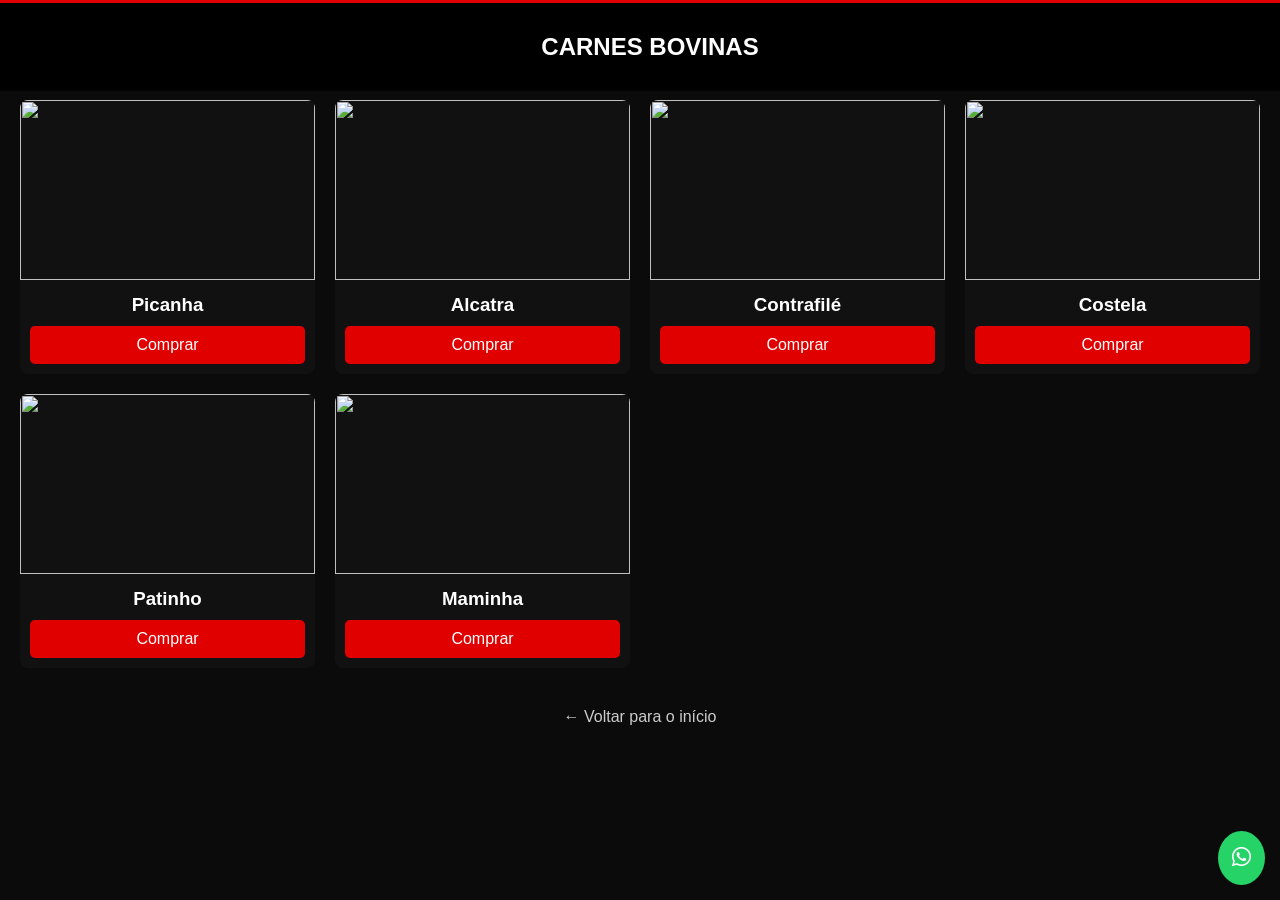
==== bovinos.html @ d8cdbc63 "João Vitor Martins - commit codigo inicial" ====
<!DOCTYPE html>
<html lang="pt-br">
<head>
<meta charset="UTF-8">
<meta name="viewport" content="width=device-width, initial-scale=1.0">
<title>Carnes Bovinas</title>

<link rel="stylesheet" href="https://cdnjs.cloudflare.com/ajax/libs/font-awesome/6.5.0/css/all.min.css">

<style>
body{margin:0;background:#0b0b0b;color:#fff;font-family:Arial;}
header{position:fixed;top:0;width:100%;background:#000;border-top:3px solid #e00000;padding:10px;text-align:center;}
.container{padding:100px 20px;}
h1{color:#e00000;text-align:center;margin-bottom:30px;}

.grid{display:grid;grid-template-columns:repeat(auto-fit,minmax(250px,1fr));gap:20px;}

.card{background:#111;border-radius:8px;overflow:hidden;text-align:center;}
.card img{width:100%;height:180px;object-fit:cover;}
.card h3{margin:10px 0;}

.btn{
display:block;
background:#e00000;
padding:10px;
margin:10px;
border-radius:5px;
color:#fff;
text-decoration:none;
}

.voltar{
display:block;
text-align:center;
margin-top:40px;
color:#ccc;
text-decoration:none;
}

.whatsapp{
position:fixed;
bottom:15px;
right:15px;
background:#25d366;
color:#fff;
padding:14px;
border-radius:50%;
font-size:22px;
text-decoration:none;
}
</style>
</head>

<body>

<header><h2>CARNES BOVINAS</h2></header>

<div class="container">
<div class="grid">

<div class="card">
<img src="https://images.unsplash.com/photo-1600891964599-f61ba0e24092">
<h3>Picanha</h3>
<a class="btn" href="https://wa.me/558791253071?text=Quero%20Picanha">Comprar</a>
</div>

<div class="card">
<img src="https://images.unsplash.com/photo-1558030006-450675393462">
<h3>Alcatra</h3>
<a class="btn" href="https://wa.me/558791253071?text=Quero%20Alcatra">Comprar</a>
</div>

<div class="card">
<img src="https://images.unsplash.com/photo-1603048297172-c92544798d5a">
<h3>Contrafilé</h3>
<a class="btn" href="https://wa.me/558791253071?text=Quero%20Contrafilé">Comprar</a>
</div>

<div class="card">
<img src="https://images.unsplash.com/photo-1544025162-d76694265947">
<h3>Costela</h3>
<a class="btn" href="https://wa.me/558791253071?text=Quero%20Costela">Comprar</a>
</div>

<div class="card">
<img src="https://images.unsplash.com/photo-1604908176997-125f25cc6f3d">
<h3>Patinho</h3>
<a class="btn" href="https://wa.me/558791253071?text=Quero%20Patinho">Comprar</a>
</div>

<div class="card">
<img src="https://images.unsplash.com/photo-1607623814075-e51df1bdc82f">
<h3>Maminha</h3>
<a class="btn" href="https://wa.me/558791253071?text=Quero%20Maminha">Comprar</a>
</div>

</div>

<a href="index.html" class="voltar">← Voltar para o início</a>
</div>

<a href="https://wa.me/558791253071" class="whatsapp">
<i class="fab fa-whatsapp"></i>
</a>

</body>
</html>
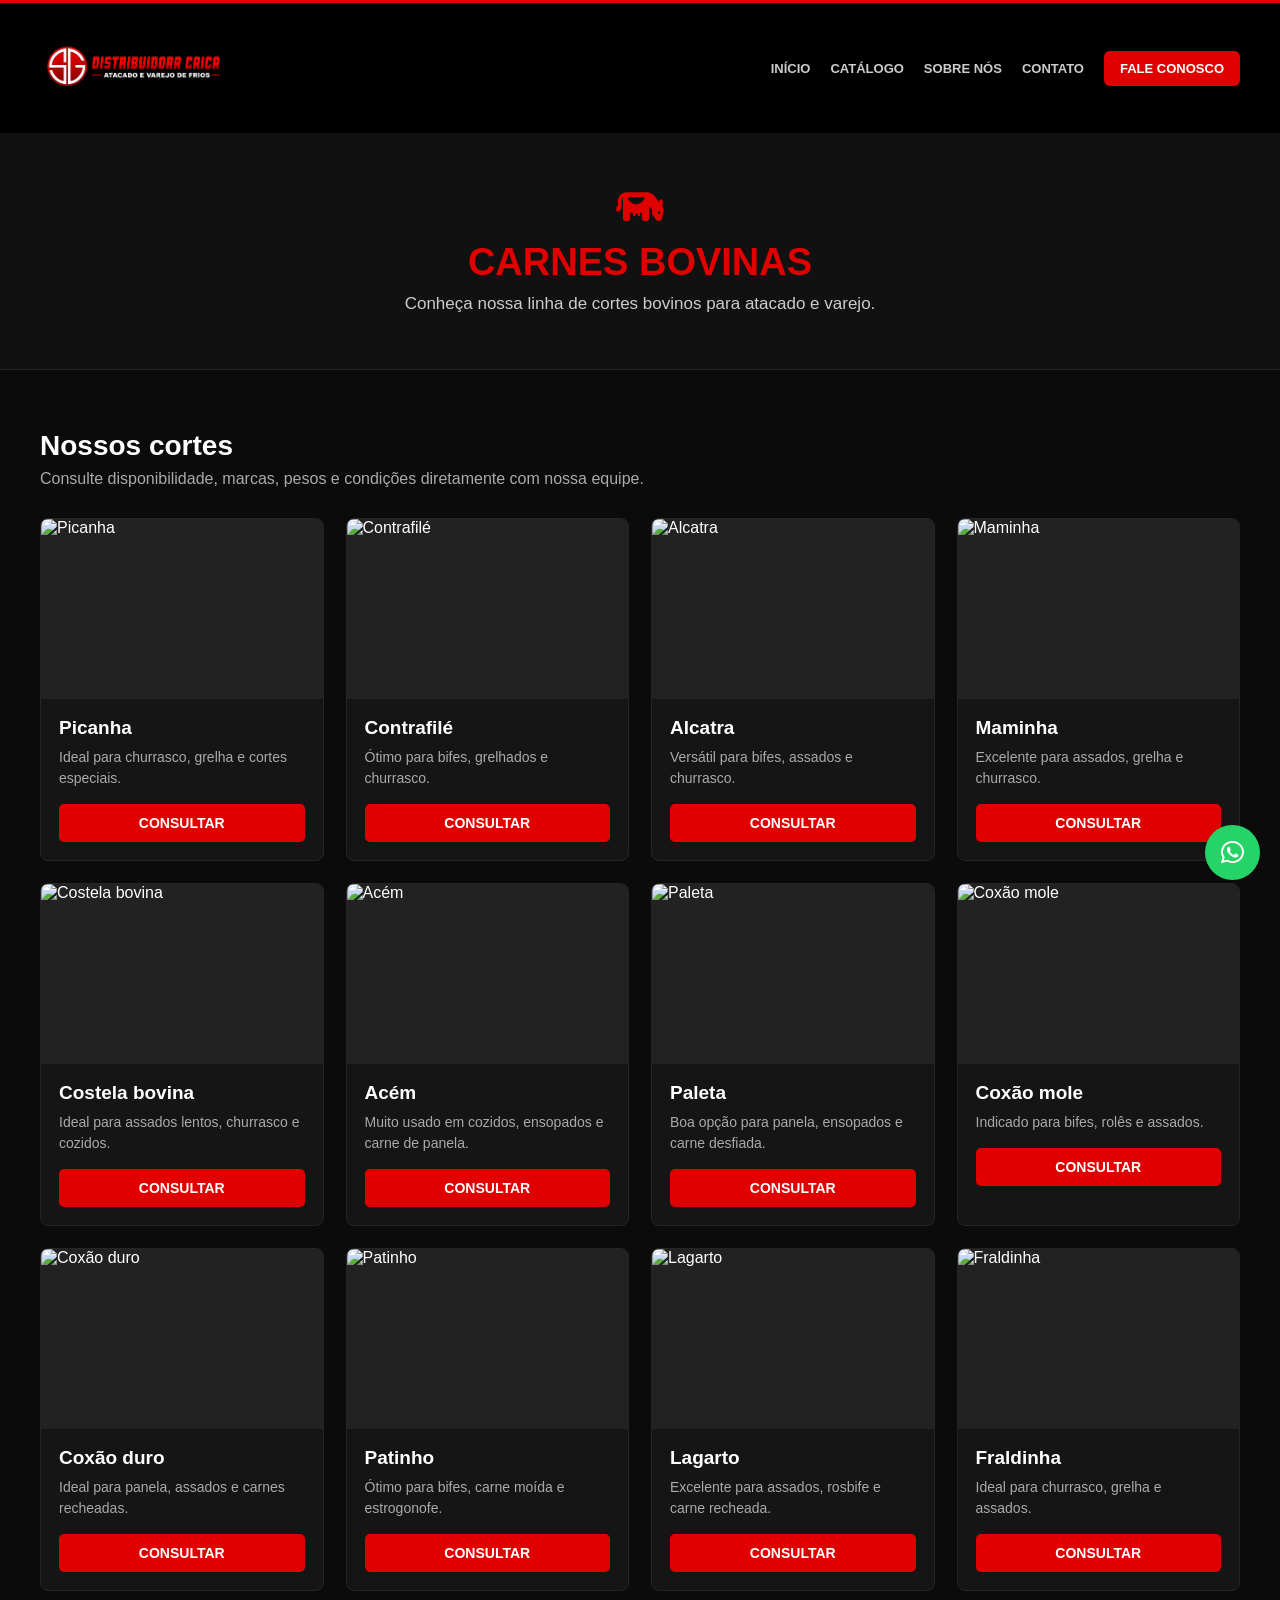
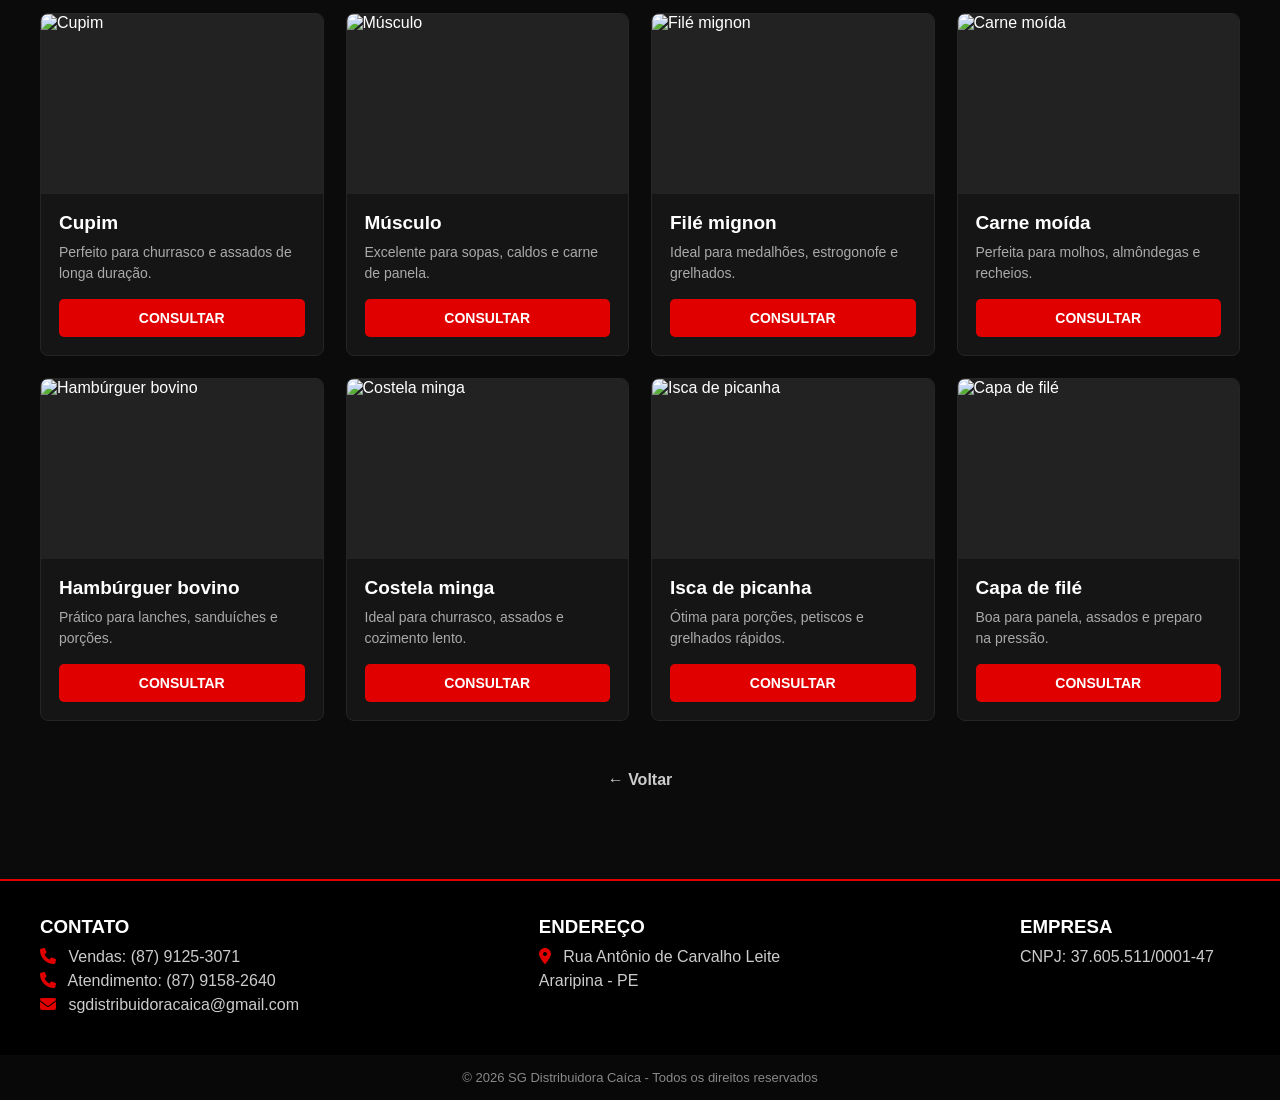
==== commit 8ca0e0d7: "João Vitor Martins - incrementação no modelo do catologo dos tipos de corte obs: criar e substituir " ====
--- a/bovinos.html
+++ b/bovinos.html
@@ -1,106 +1,632 @@
 <!DOCTYPE html>
 <html lang="pt-br">
+
 <head>
+
 <meta charset="UTF-8">
 <meta name="viewport" content="width=device-width, initial-scale=1.0">
-<title>Carnes Bovinas</title>
+
+<title>Carnes Bovinas - SG Distribuidora Caíca</title>
 
 <link rel="stylesheet" href="https://cdnjs.cloudflare.com/ajax/libs/font-awesome/6.5.0/css/all.min.css">
 
 <style>
-body{margin:0;background:#0b0b0b;color:#fff;font-family:Arial;}
-header{position:fixed;top:0;width:100%;background:#000;border-top:3px solid #e00000;padding:10px;text-align:center;}
-.container{padding:100px 20px;}
-h1{color:#e00000;text-align:center;margin-bottom:30px;}
-
-.grid{display:grid;grid-template-columns:repeat(auto-fit,minmax(250px,1fr));gap:20px;}
-
-.card{background:#111;border-radius:8px;overflow:hidden;text-align:center;}
-.card img{width:100%;height:180px;object-fit:cover;}
-.card h3{margin:10px 0;}
-
-.btn{
+
+*{
+margin:0;
+padding:0;
+box-sizing:border-box;
+font-family:Arial, sans-serif;
+}
+
+body{
+background:#0b0b0b;
+color:#fff;
+}
+
+/* CABEÇALHO */
+
+header{
+background:#000;
+border-top:3px solid #e00000;
+padding:15px 40px;
+display:flex;
+align-items:center;
+justify-content:space-between;
+}
+
+.logo img{
+height:100px;
+object-fit:contain;
+display:block;
+}
+
+nav{
+display:flex;
+align-items:center;
+gap:20px;
+}
+
+nav a{
+color:#ccc;
+text-decoration:none;
+font-size:13px;
+font-weight:bold;
+}
+
+nav a:hover{
+color:#e00000;
+}
+
+.btn-header{
+background:#e00000;
+padding:10px 16px;
+border-radius:6px;
+color:#fff !important;
+}
+
+/* TÍTULO */
+
+.topo-catalogo{
+background:#111;
+text-align:center;
+padding:55px 20px;
+border-bottom:1px solid #222;
+}
+
+.topo-catalogo i{
+font-size:38px;
+color:#e00000;
+margin-bottom:15px;
+}
+
+.topo-catalogo h1{
+font-size:38px;
+color:#e00000;
+margin-bottom:10px;
+}
+
+.topo-catalogo p{
+color:#ccc;
+font-size:17px;
+}
+
+/* CATÁLOGO */
+
+.catalogo{
+max-width:1400px;
+margin:auto;
+padding:60px 40px;
+}
+
+.catalogo-titulo{
+margin-bottom:30px;
+}
+
+.catalogo-titulo h2{
+font-size:28px;
+margin-bottom:8px;
+}
+
+.catalogo-titulo p{
+color:#aaa;
+}
+
+/* CARDS */
+
+.grid{
+display:grid;
+grid-template-columns:repeat(auto-fit,minmax(230px,1fr));
+gap:22px;
+}
+
+.card{
+background:#151515;
+border:1px solid #252525;
+border-radius:8px;
+overflow:hidden;
+transition:0.3s;
+}
+
+.card:hover{
+transform:translateY(-5px);
+border-color:#e00000;
+}
+
+.card img{
+width:100%;
+height:180px;
+object-fit:cover;
+background:#222;
+display:block;
+}
+
+.card-conteudo{
+padding:18px;
+}
+
+.card h3{
+font-size:19px;
+margin-bottom:8px;
+}
+
+.card p{
+font-size:14px;
+color:#aaa;
+line-height:1.5;
+margin-bottom:15px;
+}
+
+.consultar{
 display:block;
 background:#e00000;
-padding:10px;
-margin:10px;
+color:#fff;
+text-align:center;
+padding:11px;
 border-radius:5px;
-color:#fff;
 text-decoration:none;
-}
+font-weight:bold;
+font-size:14px;
+}
+
+.consultar:hover{
+background:#b90000;
+}
+
+/* VOLTAR */
 
 .voltar{
-display:block;
 text-align:center;
-margin-top:40px;
+margin-top:50px;
+}
+
+.voltar a{
 color:#ccc;
 text-decoration:none;
-}
+font-weight:bold;
+}
+
+.voltar a:hover{
+color:#e00000;
+}
+
+/* RODAPÉ */
+
+footer{
+background:#000;
+border-top:2px solid #e00000;
+padding:35px 40px;
+margin-top:30px;
+}
+
+.footer-container{
+display:flex;
+justify-content:space-between;
+flex-wrap:wrap;
+gap:30px;
+}
+
+.footer-box{
+min-width:220px;
+}
+
+.footer-box h3{
+margin-bottom:10px;
+}
+
+.footer-box p{
+color:#ccc;
+margin:6px 0;
+}
+
+.footer-box i{
+color:#e00000;
+margin-right:8px;
+}
+
+.footer-bottom{
+background:#080808;
+text-align:center;
+color:#888;
+font-size:13px;
+padding:15px;
+}
+
+/* WHATSAPP */
 
 .whatsapp{
 position:fixed;
-bottom:15px;
-right:15px;
+bottom:20px;
+right:20px;
 background:#25d366;
 color:#fff;
-padding:14px;
+width:55px;
+height:55px;
 border-radius:50%;
-font-size:22px;
+display:flex;
+align-items:center;
+justify-content:center;
+font-size:26px;
 text-decoration:none;
 }
+
+/* CELULAR */
+
+@media(max-width:768px){
+
+header{
+flex-direction:column;
+padding:15px 20px;
+}
+
+.logo img{
+height:75px;
+}
+
+nav{
+margin-top:15px;
+flex-wrap:wrap;
+justify-content:center;
+}
+
+.topo-catalogo{
+padding:40px 20px;
+}
+
+.topo-catalogo h1{
+font-size:30px;
+}
+
+.catalogo{
+padding:40px 20px;
+}
+
+.grid{
+grid-template-columns:repeat(auto-fit,minmax(160px,1fr));
+gap:15px;
+}
+
+.card img{
+height:140px;
+}
+
+.footer-container{
+flex-direction:column;
+text-align:center;
+}
+
+}
+
 </style>
+
 </head>
 
 <body>
 
-<header><h2>CARNES BOVINAS</h2></header>
-
-<div class="container">
+<header>
+
+<div class="logo">
+<a href="index.html">
+<img src="img/logo.png" alt="SG Distribuidora Caíca">
+</a>
+</div>
+
+<nav>
+
+<a href="index.html">INÍCIO</a>
+<a href="index.html#produtos">CATÁLOGO</a>
+<a href="index.html#sobre">SOBRE NÓS</a>
+<a href="index.html#contato">CONTATO</a>
+
+<a href="https://wa.me/558791253071" target="_blank" class="btn-header">
+FALE CONOSCO
+</a>
+
+</nav>
+
+</header>
+
+
+<section class="topo-catalogo">
+
+<i class="fas fa-cow"></i>
+
+<h1>CARNES BOVINAS</h1>
+
+<p>Conheça nossa linha de cortes bovinos para atacado e varejo.</p>
+
+</section>
+
+
+<main class="catalogo">
+
+<div class="catalogo-titulo">
+
+<h2>Nossos cortes</h2>
+
+<p>Consulte disponibilidade, marcas, pesos e condições diretamente com nossa equipe.</p>
+
+</div>
+
+
 <div class="grid">
 
-<div class="card">
-<img src="https://images.unsplash.com/photo-1600891964599-f61ba0e24092">
+<!-- PICANHA -->
+<div class="card">
+<img src="img/bovinos/picanha.jpg" alt="Picanha">
+<div class="card-conteudo">
 <h3>Picanha</h3>
-<a class="btn" href="https://wa.me/558791253071?text=Quero%20Picanha">Comprar</a>
-</div>
-
-<div class="card">
-<img src="https://images.unsplash.com/photo-1558030006-450675393462">
+<p>Ideal para churrasco, grelha e cortes especiais.</p>
+<a class="consultar" href="https://wa.me/558791253071?text=Olá,%20gostaria%20de%20informações%20sobre%20Picanha." target="_blank">CONSULTAR</a>
+</div>
+</div>
+
+<!-- CONTRAFILÉ -->
+<div class="card">
+<img src="img/bovinos/contrafile.jpg" alt="Contrafilé">
+<div class="card-conteudo">
+<h3>Contrafilé</h3>
+<p>Ótimo para bifes, grelhados e churrasco.</p>
+<a class="consultar" href="https://wa.me/558791253071?text=Olá,%20gostaria%20de%20informações%20sobre%20Contrafilé." target="_blank">CONSULTAR</a>
+</div>
+</div>
+
+<!-- ALCATRA -->
+<div class="card">
+<img src="img/bovinos/alcatra.jpg" alt="Alcatra">
+<div class="card-conteudo">
 <h3>Alcatra</h3>
-<a class="btn" href="https://wa.me/558791253071?text=Quero%20Alcatra">Comprar</a>
-</div>
-
-<div class="card">
-<img src="https://images.unsplash.com/photo-1603048297172-c92544798d5a">
-<h3>Contrafilé</h3>
-<a class="btn" href="https://wa.me/558791253071?text=Quero%20Contrafilé">Comprar</a>
-</div>
-
-<div class="card">
-<img src="https://images.unsplash.com/photo-1544025162-d76694265947">
-<h3>Costela</h3>
-<a class="btn" href="https://wa.me/558791253071?text=Quero%20Costela">Comprar</a>
-</div>
-
-<div class="card">
-<img src="https://images.unsplash.com/photo-1604908176997-125f25cc6f3d">
+<p>Versátil para bifes, assados e churrasco.</p>
+<a class="consultar" href="https://wa.me/558791253071?text=Olá,%20gostaria%20de%20informações%20sobre%20Alcatra." target="_blank">CONSULTAR</a>
+</div>
+</div>
+
+<!-- MAMINHA -->
+<div class="card">
+<img src="img/bovinos/maminha.jpg" alt="Maminha">
+<div class="card-conteudo">
+<h3>Maminha</h3>
+<p>Excelente para assados, grelha e churrasco.</p>
+<a class="consultar" href="https://wa.me/558791253071?text=Olá,%20gostaria%20de%20informações%20sobre%20Maminha." target="_blank">CONSULTAR</a>
+</div>
+</div>
+
+<!-- COSTELA BOVINA -->
+<div class="card">
+<img src="img/bovinos/costela-bovina.jpg" alt="Costela bovina">
+<div class="card-conteudo">
+<h3>Costela bovina</h3>
+<p>Ideal para assados lentos, churrasco e cozidos.</p>
+<a class="consultar" href="https://wa.me/558791253071?text=Olá,%20gostaria%20de%20informações%20sobre%20Costela%20bovina." target="_blank">CONSULTAR</a>
+</div>
+</div>
+
+<!-- ACÉM -->
+<div class="card">
+<img src="img/bovinos/acem.jpg" alt="Acém">
+<div class="card-conteudo">
+<h3>Acém</h3>
+<p>Muito usado em cozidos, ensopados e carne de panela.</p>
+<a class="consultar" href="https://wa.me/558791253071?text=Olá,%20gostaria%20de%20informações%20sobre%20Acém." target="_blank">CONSULTAR</a>
+</div>
+</div>
+
+<!-- PALETA -->
+<div class="card">
+<img src="img/bovinos/paleta.jpg" alt="Paleta">
+<div class="card-conteudo">
+<h3>Paleta</h3>
+<p>Boa opção para panela, ensopados e carne desfiada.</p>
+<a class="consultar" href="https://wa.me/558791253071?text=Olá,%20gostaria%20de%20informações%20sobre%20Paleta." target="_blank">CONSULTAR</a>
+</div>
+</div>
+
+<!-- COXÃO MOLE -->
+<div class="card">
+<img src="img/bovinos/coxao-mole.jpg" alt="Coxão mole">
+<div class="card-conteudo">
+<h3>Coxão mole</h3>
+<p>Indicado para bifes, rolês e assados.</p>
+<a class="consultar" href="https://wa.me/558791253071?text=Olá,%20gostaria%20de%20informações%20sobre%20Coxão%20mole." target="_blank">CONSULTAR</a>
+</div>
+</div>
+
+<!-- COXÃO DURO -->
+<div class="card">
+<img src="img/bovinos/coxao-duro.jpg" alt="Coxão duro">
+<div class="card-conteudo">
+<h3>Coxão duro</h3>
+<p>Ideal para panela, assados e carnes recheadas.</p>
+<a class="consultar" href="https://wa.me/558791253071?text=Olá,%20gostaria%20de%20informações%20sobre%20Coxão%20duro." target="_blank">CONSULTAR</a>
+</div>
+</div>
+
+<!-- PATINHO -->
+<div class="card">
+<img src="img/bovinos/patinho.jpg" alt="Patinho">
+<div class="card-conteudo">
 <h3>Patinho</h3>
-<a class="btn" href="https://wa.me/558791253071?text=Quero%20Patinho">Comprar</a>
-</div>
-
-<div class="card">
-<img src="https://images.unsplash.com/photo-1607623814075-e51df1bdc82f">
-<h3>Maminha</h3>
-<a class="btn" href="https://wa.me/558791253071?text=Quero%20Maminha">Comprar</a>
-</div>
-
-</div>
-
-<a href="index.html" class="voltar">← Voltar para o início</a>
-</div>
-
-<a href="https://wa.me/558791253071" class="whatsapp">
+<p>Ótimo para bifes, carne moída e estrogonofe.</p>
+<a class="consultar" href="https://wa.me/558791253071?text=Olá,%20gostaria%20de%20informações%20sobre%20Patinho." target="_blank">CONSULTAR</a>
+</div>
+</div>
+
+<!-- LAGARTO -->
+<div class="card">
+<img src="img/bovinos/lagarto.jpg" alt="Lagarto">
+<div class="card-conteudo">
+<h3>Lagarto</h3>
+<p>Excelente para assados, rosbife e carne recheada.</p>
+<a class="consultar" href="https://wa.me/558791253071?text=Olá,%20gostaria%20de%20informações%20sobre%20Lagarto." target="_blank">CONSULTAR</a>
+</div>
+</div>
+
+<!-- FRALDINHA -->
+<div class="card">
+<img src="img/bovinos/fraldinha.jpg" alt="Fraldinha">
+<div class="card-conteudo">
+<h3>Fraldinha</h3>
+<p>Ideal para churrasco, grelha e assados.</p>
+<a class="consultar" href="https://wa.me/558791253071?text=Olá,%20gostaria%20de%20informações%20sobre%20Fraldinha." target="_blank">CONSULTAR</a>
+</div>
+</div>
+
+<!-- CUPIM -->
+<div class="card">
+<img src="img/bovinos/cupim.jpg" alt="Cupim">
+<div class="card-conteudo">
+<h3>Cupim</h3>
+<p>Perfeito para churrasco e assados de longa duração.</p>
+<a class="consultar" href="https://wa.me/558791253071?text=Olá,%20gostaria%20de%20informações%20sobre%20Cupim." target="_blank">CONSULTAR</a>
+</div>
+</div>
+
+<!-- MÚSCULO -->
+<div class="card">
+<img src="img/bovinos/musculo.jpg" alt="Músculo">
+<div class="card-conteudo">
+<h3>Músculo</h3>
+<p>Excelente para sopas, caldos e carne de panela.</p>
+<a class="consultar" href="https://wa.me/558791253071?text=Olá,%20gostaria%20de%20informações%20sobre%20Músculo." target="_blank">CONSULTAR</a>
+</div>
+</div>
+
+<!-- FILÉ MIGNON -->
+<div class="card">
+<img src="img/bovinos/file-mignon.jpg" alt="Filé mignon">
+<div class="card-conteudo">
+<h3>Filé mignon</h3>
+<p>Ideal para medalhões, estrogonofe e grelhados.</p>
+<a class="consultar" href="https://wa.me/558791253071?text=Olá,%20gostaria%20de%20informações%20sobre%20Filé%20mignon." target="_blank">CONSULTAR</a>
+</div>
+</div>
+
+<!-- CARNE MOÍDA -->
+<div class="card">
+<img src="img/bovinos/carne-moida.jpg" alt="Carne moída">
+<div class="card-conteudo">
+<h3>Carne moída</h3>
+<p>Perfeita para molhos, almôndegas e recheios.</p>
+<a class="consultar" href="https://wa.me/558791253071?text=Olá,%20gostaria%20de%20informações%20sobre%20Carne%20moída." target="_blank">CONSULTAR</a>
+</div>
+</div>
+
+<!-- HAMBÚRGUER BOVINO -->
+<div class="card">
+<img src="img/bovinos/hamburguer-bovino.jpg" alt="Hambúrguer bovino">
+<div class="card-conteudo">
+<h3>Hambúrguer bovino</h3>
+<p>Prático para lanches, sanduíches e porções.</p>
+<a class="consultar" href="https://wa.me/558791253071?text=Olá,%20gostaria%20de%20informações%20sobre%20Hambúrguer%20bovino." target="_blank">CONSULTAR</a>
+</div>
+</div>
+
+<!-- COSTELA MINGA -->
+<div class="card">
+<img src="img/bovinos/costela-minga.jpg" alt="Costela minga">
+<div class="card-conteudo">
+<h3>Costela minga</h3>
+<p>Ideal para churrasco, assados e cozimento lento.</p>
+<a class="consultar" href="https://wa.me/558791253071?text=Olá,%20gostaria%20de%20informações%20sobre%20Costela%20minga." target="_blank">CONSULTAR</a>
+</div>
+</div>
+
+<!-- ISCA DE PICANHA -->
+<div class="card">
+<img src="img/bovinos/isca-picanha.jpg" alt="Isca de picanha">
+<div class="card-conteudo">
+<h3>Isca de picanha</h3>
+<p>Ótima para porções, petiscos e grelhados rápidos.</p>
+<a class="consultar" href="https://wa.me/558791253071?text=Olá,%20gostaria%20de%20informações%20sobre%20Isca%20de%20picanha." target="_blank">CONSULTAR</a>
+</div>
+</div>
+
+<!-- CAPA DE FILÉ -->
+<div class="card">
+<img src="img/bovinos/capa-de-file.jpg" alt="Capa de filé">
+<div class="card-conteudo">
+<h3>Capa de filé</h3>
+<p>Boa para panela, assados e preparo na pressão.</p>
+<a class="consultar" href="https://wa.me/558791253071?text=Olá,%20gostaria%20de%20informações%20sobre%20Capa%20de%20filé." target="_blank">CONSULTAR</a>
+</div>
+</div>
+
+</div>
+
+
+<div class="voltar">
+
+<a href="index.html#produtos">
+← Voltar
+</a>
+
+</div>
+
+</main>
+
+
+<footer>
+
+<div class="footer-container">
+
+<div class="footer-box">
+
+<h3>CONTATO</h3>
+
+<p>
+<i class="fas fa-phone"></i>
+Vendas: (87) 9125-3071
+</p>
+
+<p>
+<i class="fas fa-phone"></i>
+Atendimento: (87) 9158-2640
+</p>
+
+<p>
+<i class="fas fa-envelope"></i>
+sgdistribuidoracaica@gmail.com
+</p>
+
+</div>
+
+<div class="footer-box">
+
+<h3>ENDEREÇO</h3>
+
+<p>
+<i class="fas fa-map-marker-alt"></i>
+Rua Antônio de Carvalho Leite
+</p>
+
+<p>Araripina - PE</p>
+
+</div>
+
+<div class="footer-box">
+
+<h3>EMPRESA</h3>
+
+<p>CNPJ: 37.605.511/0001-47</p>
+
+</div>
+
+</div>
+
+</footer>
+
+
+<div class="footer-bottom">
+© 2026 SG Distribuidora Caíca - Todos os direitos reservados
+</div>
+
+
+<a href="https://wa.me/558791253071"
+target="_blank"
+class="whatsapp">
+
 <i class="fab fa-whatsapp"></i>
+
 </a>
 
 </body>
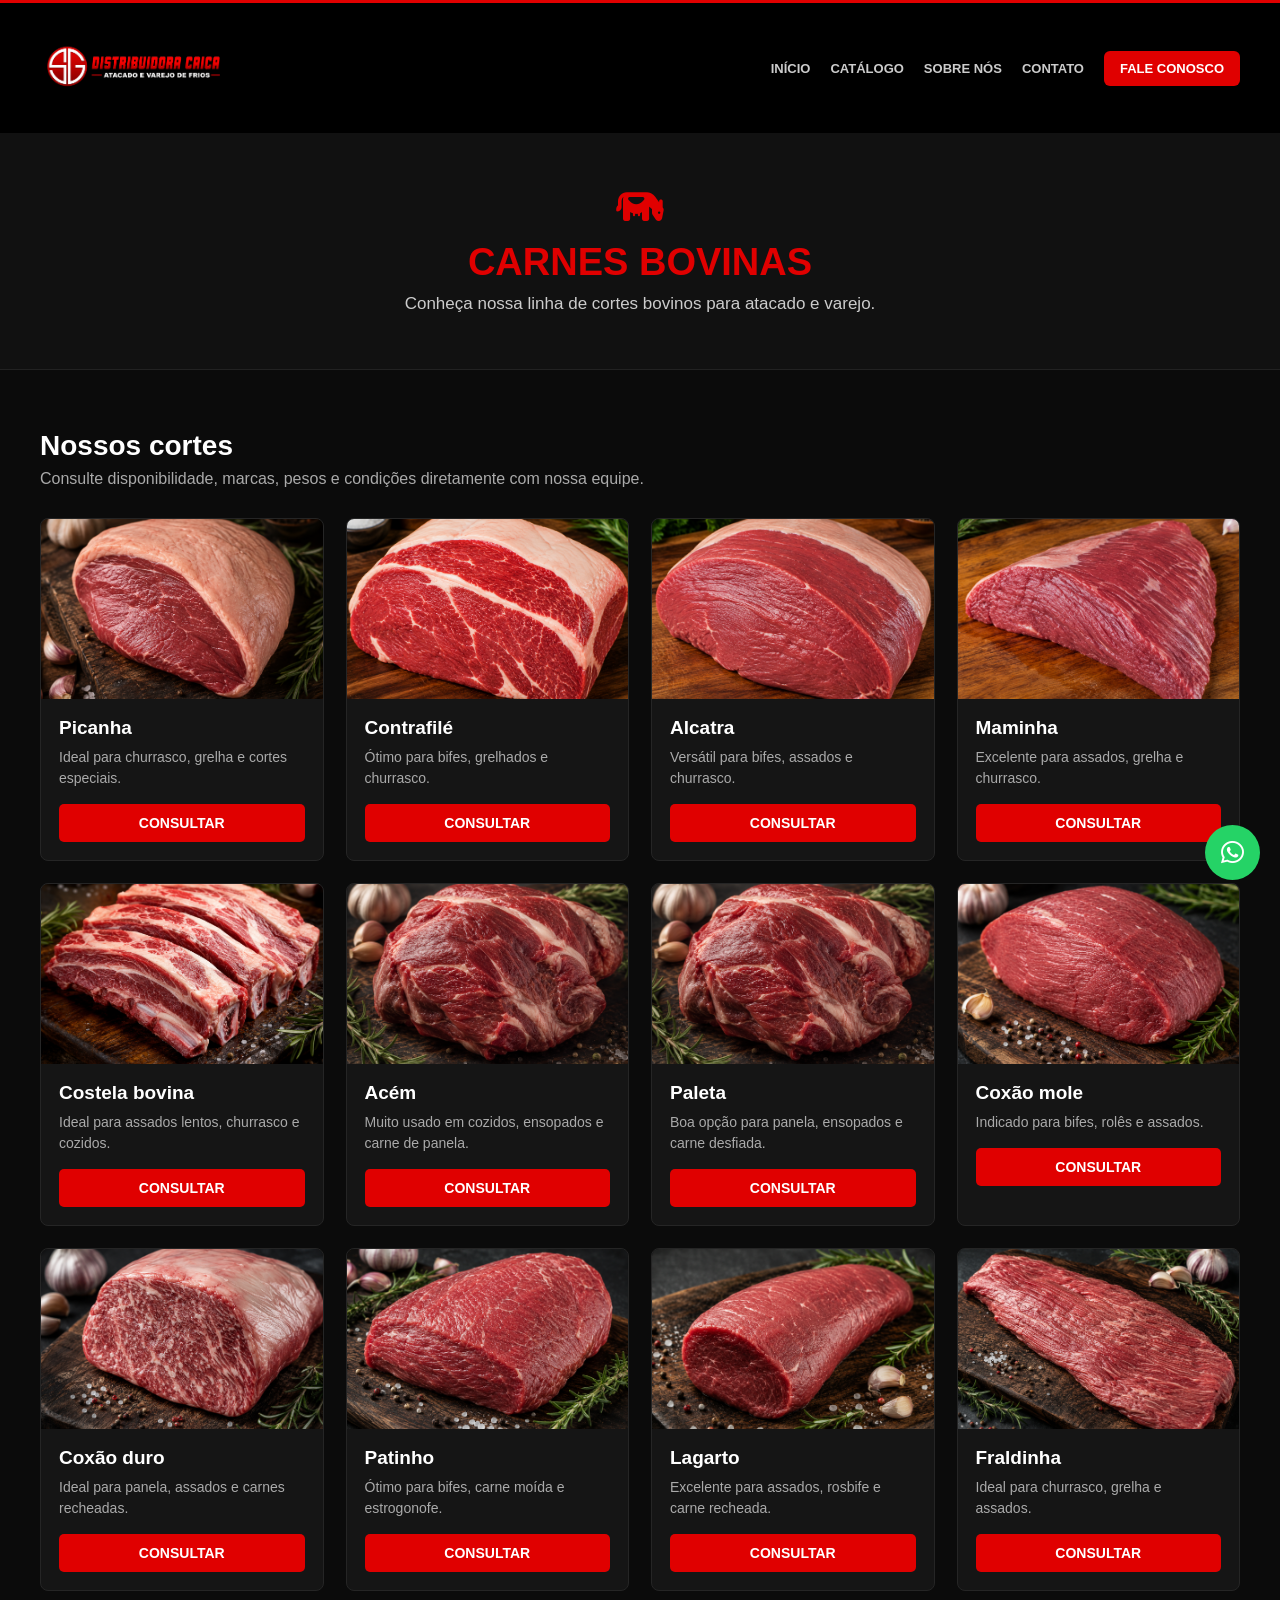
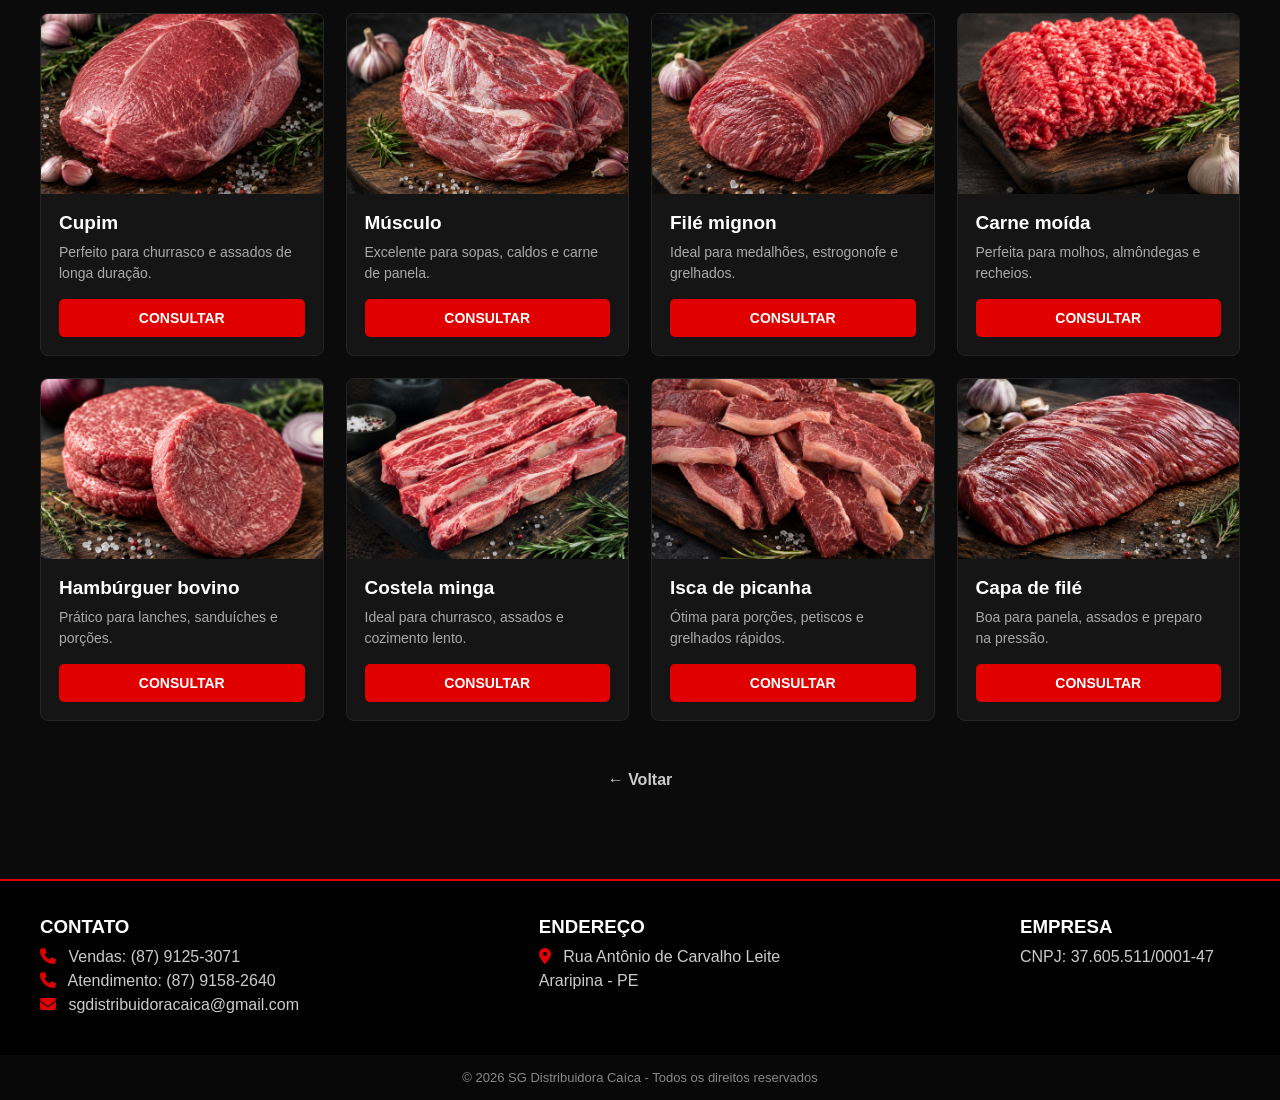
==== commit 28d2468e: "João Vitor Martins - inclusão das imagens dos catalogos para a conclusão do site falta apenas a aba " ====
--- a/bovinos.html
+++ b/bovinos.html
@@ -353,7 +353,7 @@
 
 <!-- PICANHA -->
 <div class="card">
-<img src="img/bovinos/picanha.jpg" alt="Picanha">
+<img src="img/bovinos/picanha.png" alt="Picanha">
 <div class="card-conteudo">
 <h3>Picanha</h3>
 <p>Ideal para churrasco, grelha e cortes especiais.</p>
@@ -363,7 +363,7 @@
 
 <!-- CONTRAFILÉ -->
 <div class="card">
-<img src="img/bovinos/contrafile.jpg" alt="Contrafilé">
+<img src="img/bovinos/contrafile.png" alt="Contrafilé">
 <div class="card-conteudo">
 <h3>Contrafilé</h3>
 <p>Ótimo para bifes, grelhados e churrasco.</p>
@@ -373,7 +373,7 @@
 
 <!-- ALCATRA -->
 <div class="card">
-<img src="img/bovinos/alcatra.jpg" alt="Alcatra">
+<img src="img/bovinos/alcatra.png" alt="Alcatra">
 <div class="card-conteudo">
 <h3>Alcatra</h3>
 <p>Versátil para bifes, assados e churrasco.</p>
@@ -383,7 +383,7 @@
 
 <!-- MAMINHA -->
 <div class="card">
-<img src="img/bovinos/maminha.jpg" alt="Maminha">
+<img src="img/bovinos/maminha.png" alt="Maminha">
 <div class="card-conteudo">
 <h3>Maminha</h3>
 <p>Excelente para assados, grelha e churrasco.</p>
@@ -393,7 +393,7 @@
 
 <!-- COSTELA BOVINA -->
 <div class="card">
-<img src="img/bovinos/costela-bovina.jpg" alt="Costela bovina">
+<img src="img/bovinos/costela-bovina.png" alt="Costela bovina">
 <div class="card-conteudo">
 <h3>Costela bovina</h3>
 <p>Ideal para assados lentos, churrasco e cozidos.</p>
@@ -403,7 +403,7 @@
 
 <!-- ACÉM -->
 <div class="card">
-<img src="img/bovinos/acem.jpg" alt="Acém">
+<img src="img/bovinos/acem.png" alt="Acém">
 <div class="card-conteudo">
 <h3>Acém</h3>
 <p>Muito usado em cozidos, ensopados e carne de panela.</p>
@@ -413,7 +413,7 @@
 
 <!-- PALETA -->
 <div class="card">
-<img src="img/bovinos/paleta.jpg" alt="Paleta">
+<img src="img/bovinos/paleta.png" alt="Paleta">
 <div class="card-conteudo">
 <h3>Paleta</h3>
 <p>Boa opção para panela, ensopados e carne desfiada.</p>
@@ -423,7 +423,7 @@
 
 <!-- COXÃO MOLE -->
 <div class="card">
-<img src="img/bovinos/coxao-mole.jpg" alt="Coxão mole">
+<img src="img/bovinos/coxao-mole.png" alt="Coxão mole">
 <div class="card-conteudo">
 <h3>Coxão mole</h3>
 <p>Indicado para bifes, rolês e assados.</p>
@@ -433,7 +433,7 @@
 
 <!-- COXÃO DURO -->
 <div class="card">
-<img src="img/bovinos/coxao-duro.jpg" alt="Coxão duro">
+<img src="img/bovinos/coxao-duro.png" alt="Coxão duro">
 <div class="card-conteudo">
 <h3>Coxão duro</h3>
 <p>Ideal para panela, assados e carnes recheadas.</p>
@@ -443,7 +443,7 @@
 
 <!-- PATINHO -->
 <div class="card">
-<img src="img/bovinos/patinho.jpg" alt="Patinho">
+<img src="img/bovinos/patinho.png" alt="Patinho">
 <div class="card-conteudo">
 <h3>Patinho</h3>
 <p>Ótimo para bifes, carne moída e estrogonofe.</p>
@@ -453,7 +453,7 @@
 
 <!-- LAGARTO -->
 <div class="card">
-<img src="img/bovinos/lagarto.jpg" alt="Lagarto">
+<img src="img/bovinos/lagarto.png" alt="Lagarto">
 <div class="card-conteudo">
 <h3>Lagarto</h3>
 <p>Excelente para assados, rosbife e carne recheada.</p>
@@ -463,7 +463,7 @@
 
 <!-- FRALDINHA -->
 <div class="card">
-<img src="img/bovinos/fraldinha.jpg" alt="Fraldinha">
+<img src="img/bovinos/fraldinha.png" alt="Fraldinha">
 <div class="card-conteudo">
 <h3>Fraldinha</h3>
 <p>Ideal para churrasco, grelha e assados.</p>
@@ -473,7 +473,7 @@
 
 <!-- CUPIM -->
 <div class="card">
-<img src="img/bovinos/cupim.jpg" alt="Cupim">
+<img src="img/bovinos/cupim.png" alt="Cupim">
 <div class="card-conteudo">
 <h3>Cupim</h3>
 <p>Perfeito para churrasco e assados de longa duração.</p>
@@ -483,7 +483,7 @@
 
 <!-- MÚSCULO -->
 <div class="card">
-<img src="img/bovinos/musculo.jpg" alt="Músculo">
+<img src="img/bovinos/musculo.png" alt="Músculo">
 <div class="card-conteudo">
 <h3>Músculo</h3>
 <p>Excelente para sopas, caldos e carne de panela.</p>
@@ -493,7 +493,7 @@
 
 <!-- FILÉ MIGNON -->
 <div class="card">
-<img src="img/bovinos/file-mignon.jpg" alt="Filé mignon">
+<img src="img/bovinos/file-mignon.png" alt="Filé mignon">
 <div class="card-conteudo">
 <h3>Filé mignon</h3>
 <p>Ideal para medalhões, estrogonofe e grelhados.</p>
@@ -503,7 +503,7 @@
 
 <!-- CARNE MOÍDA -->
 <div class="card">
-<img src="img/bovinos/carne-moida.jpg" alt="Carne moída">
+<img src="img/bovinos/carne-moida.png" alt="Carne moída">
 <div class="card-conteudo">
 <h3>Carne moída</h3>
 <p>Perfeita para molhos, almôndegas e recheios.</p>
@@ -513,7 +513,7 @@
 
 <!-- HAMBÚRGUER BOVINO -->
 <div class="card">
-<img src="img/bovinos/hamburguer-bovino.jpg" alt="Hambúrguer bovino">
+<img src="img/bovinos/hamburguer-bovino.png" alt="Hambúrguer bovino">
 <div class="card-conteudo">
 <h3>Hambúrguer bovino</h3>
 <p>Prático para lanches, sanduíches e porções.</p>
@@ -523,7 +523,7 @@
 
 <!-- COSTELA MINGA -->
 <div class="card">
-<img src="img/bovinos/costela-minga.jpg" alt="Costela minga">
+<img src="img/bovinos/costela-minga.png" alt="Costela minga">
 <div class="card-conteudo">
 <h3>Costela minga</h3>
 <p>Ideal para churrasco, assados e cozimento lento.</p>
@@ -533,7 +533,7 @@
 
 <!-- ISCA DE PICANHA -->
 <div class="card">
-<img src="img/bovinos/isca-picanha.jpg" alt="Isca de picanha">
+<img src="img/bovinos/isca-de-picanha.png" alt="Isca de picanha">
 <div class="card-conteudo">
 <h3>Isca de picanha</h3>
 <p>Ótima para porções, petiscos e grelhados rápidos.</p>
@@ -543,7 +543,7 @@
 
 <!-- CAPA DE FILÉ -->
 <div class="card">
-<img src="img/bovinos/capa-de-file.jpg" alt="Capa de filé">
+<img src="img/bovinos/capa-de-file.png" alt="Capa de filé">
 <div class="card-conteudo">
 <h3>Capa de filé</h3>
 <p>Boa para panela, assados e preparo na pressão.</p>
